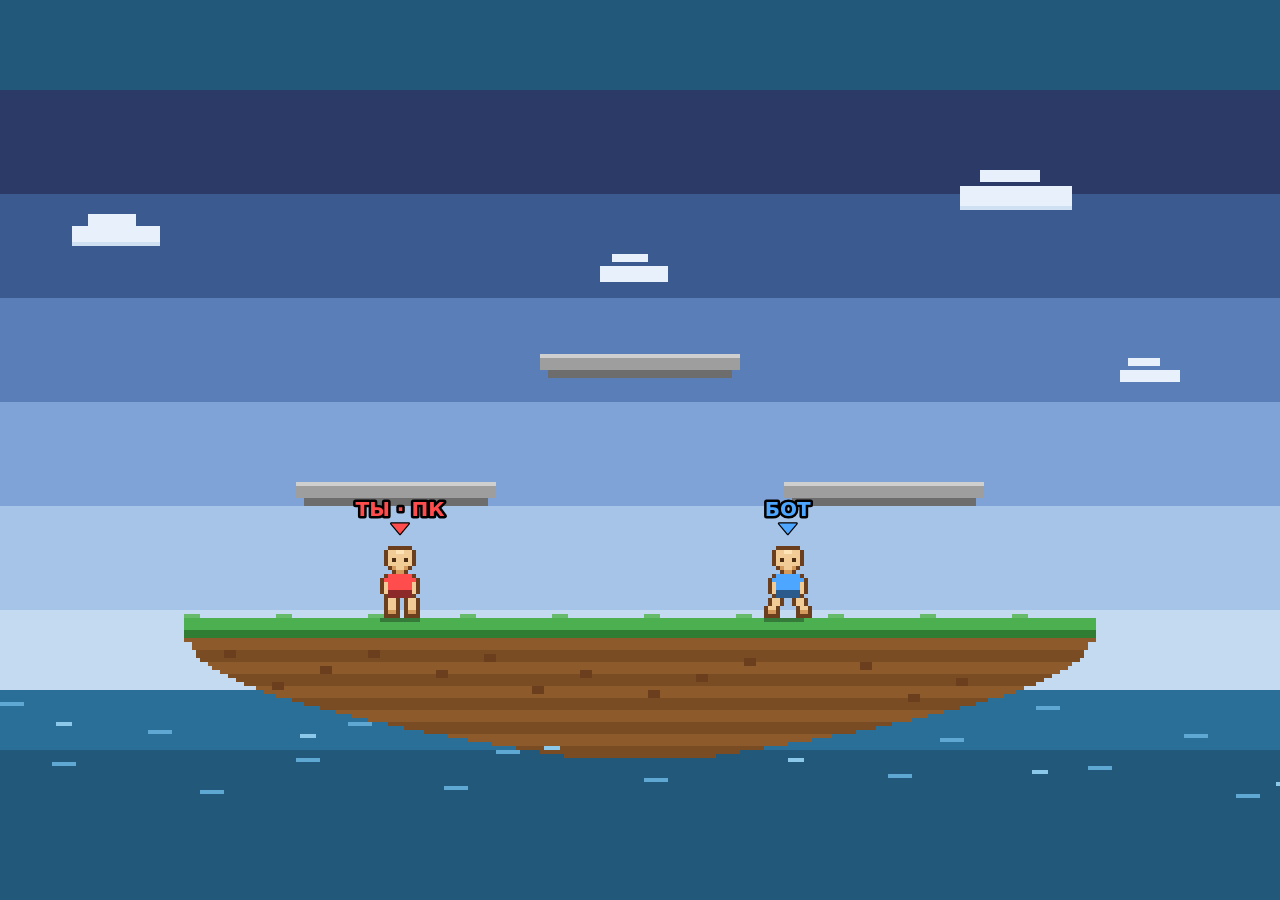
==== index.html @ a9d3721d "feat: step 1 — side-view pixel island, movement, player markers, bot Co-Authored-By: Claude Opus 5.5" ====
<!doctype html>
<html lang="ru">
<head>
<meta charset="utf-8">
<meta name="viewport" content="width=device-width,initial-scale=1,maximum-scale=1,user-scalable=no,viewport-fit=cover">
<meta name="theme-color" content="#1a1c2c">
<title>Избранный</title>
<link rel="stylesheet" href="style.css">
</head>
<body>
<canvas id="game"></canvas>
<div id="joy-zone"><div id="joy-base"><div id="joy-knob"></div></div></div>
<div id="buttons">
  <button id="btn-dash" class="btn small">⇢</button>
  <button id="btn-attack" class="btn">✊</button>
  <button id="btn-jump" class="btn big">⤒</button>
</div>
<div id="rotate">Поверни телефон горизонтально ↻</div>
<script type="module" src="src/main.js"></script>
</body>
</html>
---- style.css ----
html,body{margin:0;height:100%;background:#1a1c2c;overflow:hidden;touch-action:none;user-select:none;-webkit-user-select:none;-webkit-touch-callout:none}
#game{position:fixed;inset:0;width:100vw;height:100dvh;display:block;image-rendering:pixelated}
#joy-zone{position:fixed;left:0;top:0;width:50vw;height:100dvh}
#joy-base{position:absolute;width:110px;height:110px;margin:-55px 0 0 -55px;border-radius:50%;background:rgba(255,255,255,.12);border:2px solid rgba(255,255,255,.3);display:none}
#joy-knob{position:absolute;left:50%;top:50%;width:48px;height:48px;margin:-24px 0 0 -24px;border-radius:50%;background:rgba(255,255,255,.45)}
#buttons{position:fixed;right:calc(18px + env(safe-area-inset-right));bottom:18px;display:grid;grid-template-columns:auto auto;grid-template-rows:auto auto;gap:12px;align-items:end}
.btn{width:68px;height:68px;border-radius:50%;border:3px solid #fff8;background:#0006;color:#fff;font:bold 26px system-ui;touch-action:none}
.btn.big{width:84px;height:84px;grid-column:2;grid-row:2}
.btn.small{width:56px;height:56px;font-size:22px;grid-column:2;grid-row:1;justify-self:center}
#btn-attack{grid-column:1;grid-row:2}
.btn.on{background:#fff4}
#rotate{display:none;position:fixed;inset:0;background:#1a1c2c;color:#fff;font:600 20px system-ui;align-items:center;justify-content:center;text-align:center;padding:24px}
@media (orientation:portrait) and (pointer:coarse){#rotate{display:flex}}
@media (pointer:fine){#joy-zone,#buttons{display:none}}
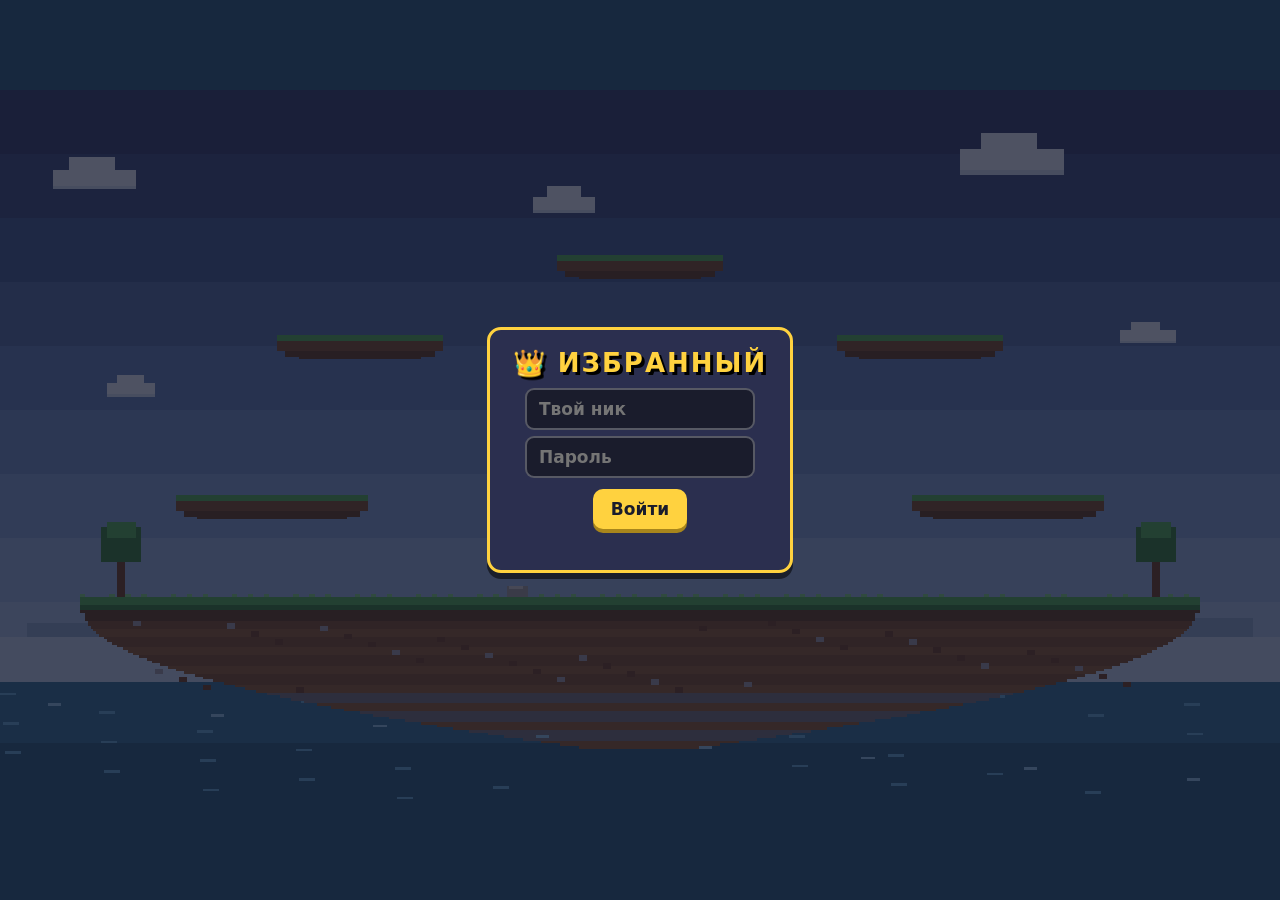
==== commit d2791a08: "feat: full MVP — combat, 4 powers, rounds/score, bots mode, online rooms, login, bigger island Co-Au" ====
--- a/index.html
+++ b/index.html
@@ -4,18 +4,71 @@
 <meta charset="utf-8">
 <meta name="viewport" content="width=device-width,initial-scale=1,maximum-scale=1,user-scalable=no,viewport-fit=cover">
 <meta name="theme-color" content="#1a1c2c">
+<meta name="apple-mobile-web-app-capable" content="yes">
 <title>Избранный</title>
 <link rel="stylesheet" href="style.css">
+<link rel="manifest" href="site.webmanifest">
+<link rel="icon" href="icons/icon-192.png">
+<link rel="apple-touch-icon" href="icons/icon-180.png">
 </head>
 <body>
 <canvas id="game"></canvas>
-<div id="joy-zone"><div id="joy-base"><div id="joy-knob"></div></div></div>
-<div id="buttons">
-  <button id="btn-dash" class="btn small">⇢</button>
-  <button id="btn-attack" class="btn">✊</button>
-  <button id="btn-jump" class="btn big">⤒</button>
+<div id="controls" class="hidden">
+  <div id="joy-zone"><div id="joy-base"><div id="joy-knob"></div></div></div>
+  <div id="buttons">
+    <button id="btn-b" class="btn small">⇢</button>
+    <button id="btn-a" class="btn">✊</button>
+    <button id="btn-jump" class="btn big">⤒</button>
+  </div>
+  <button id="btn-exit" class="exit">✕</button>
 </div>
+
+<div id="scr-login" class="screen">
+  <div class="panel">
+    <h1>👑 ИЗБРАННЫЙ</h1>
+    <input id="in-nick" maxlength="12" placeholder="Твой ник" autocomplete="off">
+    <input id="in-pass" type="password" inputmode="numeric" placeholder="Пароль" autocomplete="off">
+    <button id="go-login" class="big-btn">Войти</button>
+    <p id="login-err" class="err"></p>
+  </div>
+</div>
+
+<div id="scr-menu" class="screen hidden">
+  <div class="panel">
+    <h1>👑 ИЗБРАННЫЙ</h1>
+    <p class="hint">Привет, <b id="menu-nick"></b>!</p>
+    <div class="row"><button id="go-bots" class="big-btn">🤖 Играть с ботами</button>
+      <select id="bots-n"><option value="2">2 бота</option><option value="3" selected>3 бота</option><option value="4">4 бота</option><option value="5">5 ботов</option></select></div>
+    <button id="go-host" class="big-btn">🌐 Создать комнату</button>
+    <div class="row"><input id="in-code" maxlength="5" placeholder="КОД" autocomplete="off"><button id="go-join" class="big-btn">Войти</button></div>
+    <p id="menu-err" class="err"></p>
+  </div>
+</div>
+
+<div id="scr-lobby" class="screen hidden">
+  <div class="panel">
+    <h2>Комната <span id="lobby-code" class="code"></span></h2>
+    <p class="hint" id="lobby-hint">Скажи код друзьям (и пароль)</p>
+    <ul id="lobby-list"></ul>
+    <div class="row host-only"><button id="bot-add" class="mid-btn">+ бот</button><button id="bot-del" class="mid-btn">− бот</button></div>
+    <button id="go-start" class="big-btn host-only">▶ Начать</button>
+    <button id="lobby-leave" class="mid-btn">Выйти</button>
+  </div>
+</div>
+
+<div id="scr-results" class="screen hidden">
+  <div class="panel">
+    <h2>🏆 Итоги матча</h2>
+    <ol id="res-list"></ol>
+    <p id="res-awards" class="hint"></p>
+    <button id="go-rematch" class="big-btn host-only">🔁 Реванш</button>
+    <p class="hint client-only">Ждём, пока хост начнёт реванш…</p>
+    <button id="res-menu" class="mid-btn">В меню</button>
+  </div>
+</div>
+
 <div id="rotate">Поверни телефон горизонтально ↻</div>
+<script src="lib/peerjs.min.js"></script>
 <script type="module" src="src/main.js"></script>
 </body>
 </html>
--- a/style.css
+++ b/style.css
@@ -1,14 +1,36 @@
-html,body{margin:0;height:100%;background:#1a1c2c;overflow:hidden;touch-action:none;user-select:none;-webkit-user-select:none;-webkit-touch-callout:none}
+html,body{margin:0;height:100%;background:#1a1c2c;overflow:hidden;touch-action:none;user-select:none;-webkit-user-select:none;-webkit-touch-callout:none;font-family:system-ui,sans-serif;color:#fff}
 #game{position:fixed;inset:0;width:100vw;height:100dvh;display:block;image-rendering:pixelated}
+.hidden{display:none!important}
 #joy-zone{position:fixed;left:0;top:0;width:50vw;height:100dvh}
 #joy-base{position:absolute;width:110px;height:110px;margin:-55px 0 0 -55px;border-radius:50%;background:rgba(255,255,255,.12);border:2px solid rgba(255,255,255,.3);display:none}
 #joy-knob{position:absolute;left:50%;top:50%;width:48px;height:48px;margin:-24px 0 0 -24px;border-radius:50%;background:rgba(255,255,255,.45)}
-#buttons{position:fixed;right:calc(18px + env(safe-area-inset-right));bottom:18px;display:grid;grid-template-columns:auto auto;grid-template-rows:auto auto;gap:12px;align-items:end}
-.btn{width:68px;height:68px;border-radius:50%;border:3px solid #fff8;background:#0006;color:#fff;font:bold 26px system-ui;touch-action:none}
+#buttons{position:fixed;right:calc(18px + env(safe-area-inset-right));bottom:18px;display:grid;grid-template-columns:auto auto;gap:12px;align-items:end}
+.btn{width:68px;height:68px;border-radius:50%;border:3px solid #fff8;background:#0006;color:#fff;font:bold 26px system-ui;touch-action:none;padding:0}
 .btn.big{width:84px;height:84px;grid-column:2;grid-row:2}
-.btn.small{width:56px;height:56px;font-size:22px;grid-column:2;grid-row:1;justify-self:center}
-#btn-attack{grid-column:1;grid-row:2}
+.btn.small{width:58px;height:58px;font-size:24px;grid-column:2;grid-row:1;justify-self:center}
+#btn-a{grid-column:1;grid-row:2}
 .btn.on{background:#fff4}
-#rotate{display:none;position:fixed;inset:0;background:#1a1c2c;color:#fff;font:600 20px system-ui;align-items:center;justify-content:center;text-align:center;padding:24px}
+.btn.cd{opacity:.45}
+.exit{position:fixed;right:calc(10px + env(safe-area-inset-right));top:8px;width:34px;height:34px;border-radius:8px;border:2px solid #fff6;background:#0006;color:#fff;font-size:16px}
+@media (pointer:fine){#joy-zone,#buttons{display:none}}
+.screen{position:fixed;inset:0;display:flex;align-items:center;justify-content:center;background:rgba(20,22,40,.72);padding:12px;box-sizing:border-box;touch-action:auto}
+.panel{background:#2b2f4f;border:3px solid #ffd23f;border-radius:14px;padding:14px 20px;min-width:260px;max-width:92vw;max-height:94dvh;overflow:auto;text-align:center;box-shadow:0 6px 0 #0008}
+h1{margin:4px 0 10px;font-size:26px;color:#ffd23f;letter-spacing:2px;text-shadow:3px 3px 0 #000}
+h2{margin:4px 0 8px;font-size:20px}
+input,select{font:600 17px system-ui;padding:9px 12px;border-radius:9px;border:2px solid #fff4;background:#1a1c2c;color:#fff;margin:4px;box-sizing:border-box}
+#in-nick,#in-pass{width:230px;display:block;margin:6px auto}
+#in-code{width:110px;text-transform:uppercase;letter-spacing:3px;text-align:center}
+.big-btn{font:bold 17px system-ui;padding:10px 18px;border-radius:10px;border:none;background:#ffd23f;color:#1a1c2c;margin:5px;box-shadow:0 4px 0 #a8861c}
+.big-btn:active{transform:translateY(3px);box-shadow:0 1px 0 #a8861c}
+.mid-btn{font:600 15px system-ui;padding:8px 14px;border-radius:9px;border:2px solid #fff6;background:#0004;color:#fff;margin:5px}
+.row{display:flex;align-items:center;justify-content:center;flex-wrap:wrap}
+.err{color:#ff6b6b;min-height:1em;margin:6px 0 0;font-weight:600}
+.hint{color:#c9cbe0;margin:4px 0 8px;font-size:14px}
+.code{color:#ffd23f;letter-spacing:4px;font-size:26px}
+ul,ol{list-style:none;padding:0;margin:6px 0;text-align:left;min-width:220px}
+li{padding:5px 8px;margin:3px 0;border-radius:7px;background:#0003;font-weight:600;display:flex;justify-content:space-between;gap:12px}
+li .dot{display:inline-block;width:12px;height:12px;border-radius:3px;margin-right:6px;vertical-align:-1px}
+body:not(.is-host) .host-only{display:none}
+body.is-host .client-only{display:none}
+#rotate{display:none;position:fixed;inset:0;background:#1a1c2c;color:#fff;font:600 20px system-ui;align-items:center;justify-content:center;text-align:center;padding:24px;z-index:9}
 @media (orientation:portrait) and (pointer:coarse){#rotate{display:flex}}
-@media (pointer:fine){#joy-zone,#buttons{display:none}}
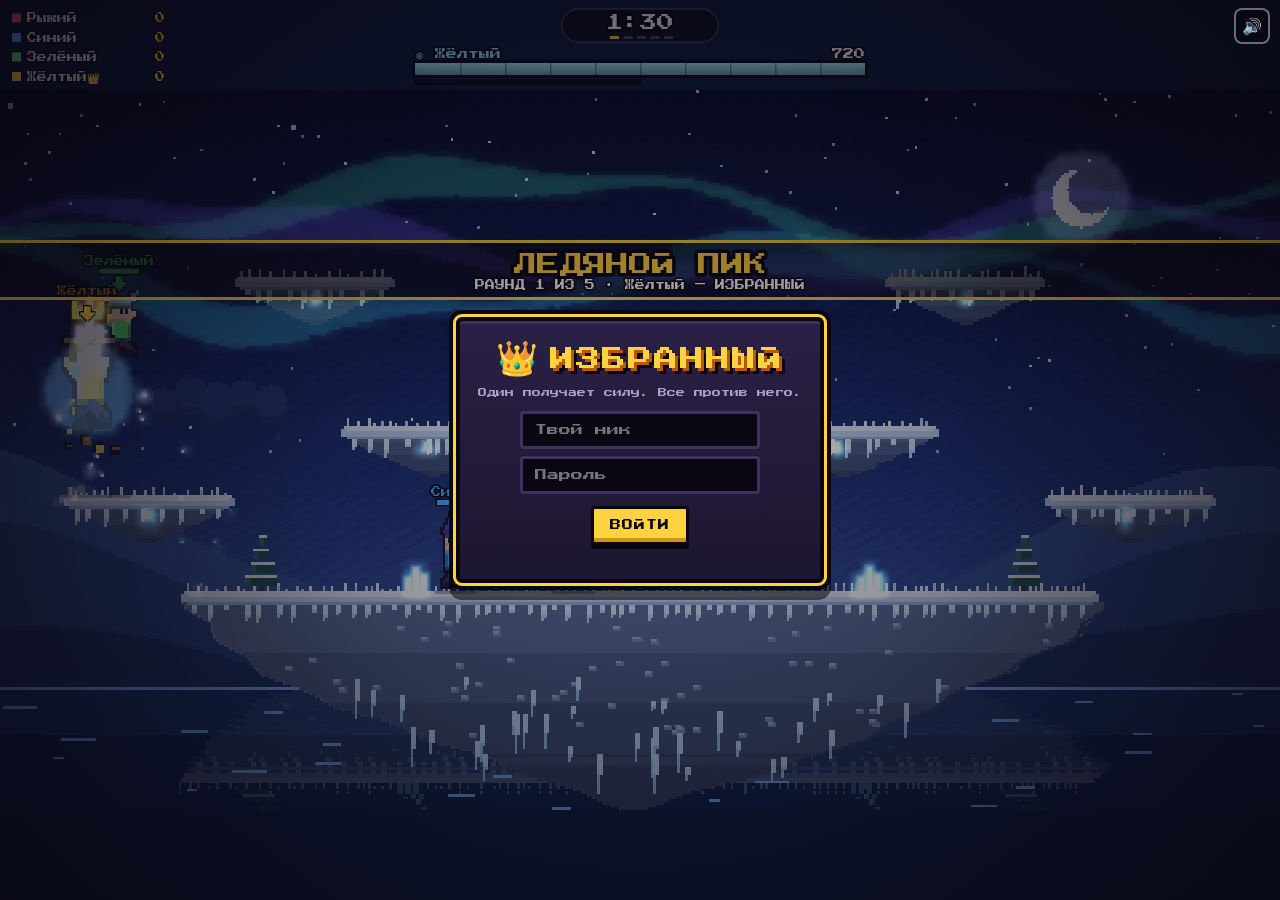
==== commit 78723235: "feat: v2 overhaul — new art, 3 maps, VFX/bloom, ultimates, pickups, hazards, audio, progression Co-A" ====
--- a/index.html
+++ b/index.html
@@ -3,9 +3,12 @@
 <head>
 <meta charset="utf-8">
 <meta name="viewport" content="width=device-width,initial-scale=1,maximum-scale=1,user-scalable=no,viewport-fit=cover">
-<meta name="theme-color" content="#1a1c2c">
+<meta name="theme-color" content="#0b0712">
 <meta name="apple-mobile-web-app-capable" content="yes">
 <title>Избранный</title>
+<link rel="preconnect" href="https://fonts.googleapis.com">
+<link rel="preconnect" href="https://fonts.gstatic.com" crossorigin>
+<link href="https://fonts.googleapis.com/css2?family=Press+Start+2P&display=swap" rel="stylesheet">
 <link rel="stylesheet" href="style.css">
 <link rel="manifest" href="site.webmanifest">
 <link rel="icon" href="icons/icon-192.png">
@@ -13,57 +16,102 @@
 </head>
 <body>
 <canvas id="game"></canvas>
+
 <div id="controls" class="hidden">
   <div id="joy-zone"><div id="joy-base"><div id="joy-knob"></div></div></div>
   <div id="buttons">
-    <button id="btn-b" class="btn small">⇢</button>
-    <button id="btn-a" class="btn">✊</button>
+    <button id="btn-c" class="btn ult hidden" style="--p:0">💥</button>
+    <button id="btn-b" class="btn small" style="--p:1">⇢</button>
+    <button id="btn-a" class="btn" style="--p:1">✊</button>
     <button id="btn-jump" class="btn big">⤒</button>
   </div>
-  <button id="btn-exit" class="exit">✕</button>
+  <button id="btn-exit" class="corner">✕</button>
 </div>
+<button id="btn-mute" class="corner mute">🔊</button>
 
 <div id="scr-login" class="screen">
   <div class="panel">
-    <h1>👑 ИЗБРАННЫЙ</h1>
+    <div class="logo"><span class="crown">👑</span><span>ИЗБРАННЫЙ</span></div>
+    <p class="tag">Один получает силу. Все против него.</p>
     <input id="in-nick" maxlength="12" placeholder="Твой ник" autocomplete="off">
     <input id="in-pass" type="password" inputmode="numeric" placeholder="Пароль" autocomplete="off">
-    <button id="go-login" class="big-btn">Войти</button>
+    <button id="go-login" class="btn-y">ВОЙТИ</button>
     <p id="login-err" class="err"></p>
   </div>
 </div>
 
 <div id="scr-menu" class="screen hidden">
-  <div class="panel">
-    <h1>👑 ИЗБРАННЫЙ</h1>
-    <p class="hint">Привет, <b id="menu-nick"></b>!</p>
-    <div class="row"><button id="go-bots" class="big-btn">🤖 Играть с ботами</button>
-      <select id="bots-n"><option value="2">2 бота</option><option value="3" selected>3 бота</option><option value="4">4 бота</option><option value="5">5 ботов</option></select></div>
-    <button id="go-host" class="big-btn">🌐 Создать комнату</button>
-    <div class="row"><input id="in-code" maxlength="5" placeholder="КОД" autocomplete="off"><button id="go-join" class="big-btn">Войти</button></div>
+  <div class="panel wide">
+    <div class="logo small"><span class="crown">👑</span><span>ИЗБРАННЫЙ</span></div>
+    <div class="profile">
+      <span id="pf-nick"></span>
+      <span class="lvl">УР. <b id="pf-lvl">1</b></span>
+      <span class="xp"><i id="pf-xp"></i></span>
+      <span class="coins">💰 <b id="pf-coins">0</b></span>
+    </div>
+    <div class="row">
+      <button id="go-bots" class="btn-y">🤖 С БОТАМИ</button>
+      <select id="bots-n"><option value="2">2 бота</option><option value="3" selected>3 бота</option><option value="4">4 бота</option><option value="5">5 ботов</option></select>
+      <select id="bots-lvl"><option value="0">Лёгкие</option><option value="1" selected>Норм</option><option value="2">Жёсткие</option></select>
+    </div>
+    <div class="row">
+      <button id="go-host" class="btn-y">🌐 СОЗДАТЬ КОМНАТУ</button>
+    </div>
+    <div class="row">
+      <input id="in-code" maxlength="5" placeholder="КОД" autocomplete="off">
+      <button id="go-join" class="btn-y">ВОЙТИ</button>
+    </div>
+    <div class="row">
+      <button id="go-wardrobe" class="btn-g">🎩 ГАРДЕРОБ</button>
+      <button id="go-help" class="btn-g">❓ КАК ИГРАТЬ</button>
+    </div>
     <p id="menu-err" class="err"></p>
+  </div>
+</div>
+
+<div id="scr-wardrobe" class="screen hidden">
+  <div class="panel wide">
+    <h2>🎩 ГАРДЕРОБ <span class="coins">💰 <b id="wd-coins">0</b></span></h2>
+    <div id="wd-grid"></div>
+    <p id="wd-msg" class="hint"></p>
+    <button id="wd-back" class="btn-g">НАЗАД</button>
+  </div>
+</div>
+
+<div id="scr-help" class="screen hidden">
+  <div class="panel wide help">
+    <h2>❓ КАК ИГРАТЬ</h2>
+    <p>👑 <b>Избранный</b> получает случайную силу: 🔥 Пламя, ⚡ Молния, ❄ Лёд или 🗿 Гигант. Остальные — <b>охотники</b>, их цель — свалить его.</p>
+    <p>⚔ Кто добил Избранного — становится им сам. Упал в море — погиб.</p>
+    <p>🕹 Джойстик — бег (вниз в воздухе — быстрое падение). <b>⤒</b> прыжок (в воздухе — двойной). <b>✊</b> атака (автонаведение, каждый 3-й выстрел — заряженный). <b>⇢</b> рывок с неуязвимостью. У Избранного <b>★</b> — особая способность, <b>💥</b> — УЛЬТА.</p>
+    <p>🎁 Бонусы на карте: ❤ аптечка, ⁂ тройной выстрел, 🛡 щит, » скорость, ● бомбы. Избранный забирая бонус заряжает ульту.</p>
+    <p>⚠ На каждой карте свои события: ураган, гейзеры лавы, сосульки. 5 раундов — 3 острова.</p>
+    <p>💰 За матч — опыт и монеты. Покупай шапки в гардеробе!</p>
+    <p class="hint">ПК: A/D бег, S вниз, Пробел прыжок, J атака, K рывок/способность, L ульта.</p>
+    <button id="help-back" class="btn-g">ПОНЯТНО</button>
   </div>
 </div>
 
 <div id="scr-lobby" class="screen hidden">
   <div class="panel">
-    <h2>Комната <span id="lobby-code" class="code"></span></h2>
+    <h2>КОМНАТА <span id="lobby-code" class="code"></span></h2>
     <p class="hint" id="lobby-hint">Скажи код друзьям (и пароль)</p>
     <ul id="lobby-list"></ul>
-    <div class="row host-only"><button id="bot-add" class="mid-btn">+ бот</button><button id="bot-del" class="mid-btn">− бот</button></div>
-    <button id="go-start" class="big-btn host-only">▶ Начать</button>
-    <button id="lobby-leave" class="mid-btn">Выйти</button>
+    <div class="row host-only"><button id="bot-add" class="btn-g">+ БОТ</button><button id="bot-del" class="btn-g">− БОТ</button></div>
+    <button id="go-start" class="btn-y host-only">▶ НАЧАТЬ</button>
+    <button id="lobby-leave" class="btn-g">ВЫЙТИ</button>
   </div>
 </div>
 
 <div id="scr-results" class="screen hidden">
   <div class="panel">
-    <h2>🏆 Итоги матча</h2>
+    <h2>🏆 ИТОГИ</h2>
     <ol id="res-list"></ol>
     <p id="res-awards" class="hint"></p>
-    <button id="go-rematch" class="big-btn host-only">🔁 Реванш</button>
+    <p id="res-reward" class="reward"></p>
+    <button id="go-rematch" class="btn-y host-only">🔁 РЕВАНШ</button>
     <p class="hint client-only">Ждём, пока хост начнёт реванш…</p>
-    <button id="res-menu" class="mid-btn">В меню</button>
+    <button id="res-menu" class="btn-g">В МЕНЮ</button>
   </div>
 </div>
 
--- a/style.css
+++ b/style.css
@@ -1,36 +1,73 @@
-html,body{margin:0;height:100%;background:#1a1c2c;overflow:hidden;touch-action:none;user-select:none;-webkit-user-select:none;-webkit-touch-callout:none;font-family:system-ui,sans-serif;color:#fff}
-#game{position:fixed;inset:0;width:100vw;height:100dvh;display:block;image-rendering:pixelated}
+:root{--y:#ffd23f;--y2:#c99a10;--ink:#0b0712;--panel:#1d1630;--panel2:#2a2045;--line:#ffd23f;--txt:#f2ecff;--mute:#a99fc4}
+html,body{margin:0;height:100%;background:var(--ink);overflow:hidden;touch-action:none;user-select:none;-webkit-user-select:none;-webkit-touch-callout:none;font-family:"Press Start 2P",system-ui,sans-serif;color:var(--txt)}
+#game{position:fixed;inset:0;width:100vw;height:100dvh;display:block}
 .hidden{display:none!important}
+button{font-family:inherit;cursor:pointer;-webkit-tap-highlight-color:transparent}
+
+/* управление */
 #joy-zone{position:fixed;left:0;top:0;width:50vw;height:100dvh}
-#joy-base{position:absolute;width:110px;height:110px;margin:-55px 0 0 -55px;border-radius:50%;background:rgba(255,255,255,.12);border:2px solid rgba(255,255,255,.3);display:none}
-#joy-knob{position:absolute;left:50%;top:50%;width:48px;height:48px;margin:-24px 0 0 -24px;border-radius:50%;background:rgba(255,255,255,.45)}
-#buttons{position:fixed;right:calc(18px + env(safe-area-inset-right));bottom:18px;display:grid;grid-template-columns:auto auto;gap:12px;align-items:end}
-.btn{width:68px;height:68px;border-radius:50%;border:3px solid #fff8;background:#0006;color:#fff;font:bold 26px system-ui;touch-action:none;padding:0}
-.btn.big{width:84px;height:84px;grid-column:2;grid-row:2}
-.btn.small{width:58px;height:58px;font-size:24px;grid-column:2;grid-row:1;justify-self:center}
-#btn-a{grid-column:1;grid-row:2}
-.btn.on{background:#fff4}
-.btn.cd{opacity:.45}
-.exit{position:fixed;right:calc(10px + env(safe-area-inset-right));top:8px;width:34px;height:34px;border-radius:8px;border:2px solid #fff6;background:#0006;color:#fff;font-size:16px}
+#joy-base{position:absolute;width:116px;height:116px;margin:-58px 0 0 -58px;border-radius:50%;background:radial-gradient(circle,rgba(255,255,255,.06),rgba(255,255,255,.14));border:3px solid rgba(255,255,255,.35);display:none;box-shadow:0 0 18px rgba(0,0,0,.4)}
+#joy-knob{position:absolute;left:50%;top:50%;width:50px;height:50px;margin:-25px 0 0 -25px;border-radius:50%;background:rgba(255,255,255,.55);box-shadow:0 3px 0 rgba(0,0,0,.35)}
+#buttons{position:fixed;right:calc(14px + env(safe-area-inset-right));bottom:14px;display:grid;grid-template-columns:auto auto;gap:10px;align-items:end;justify-items:center}
+.btn{--p:1;position:relative;width:66px;height:66px;border-radius:50%;border:3px solid rgba(255,255,255,.55);background:rgba(11,7,18,.45);color:#fff;font:24px system-ui;touch-action:none;padding:0;box-shadow:0 4px 0 rgba(0,0,0,.4)}
+.btn::after{content:"";position:absolute;inset:-6px;border-radius:50%;background:conic-gradient(var(--y) calc(var(--p)*360deg),transparent 0);-webkit-mask:radial-gradient(circle,transparent 58%,#000 60%);mask:radial-gradient(circle,transparent 58%,#000 60%);opacity:.9;pointer-events:none}
+.btn.big{width:84px;height:84px;grid-column:2;grid-row:3;font-size:30px}
+.btn.big::after{display:none}
+.btn.small{width:56px;height:56px;font-size:22px;grid-column:2;grid-row:2}
+#btn-a{grid-column:1;grid-row:3;width:72px;height:72px}
+.btn.ult{grid-column:1;grid-row:2;width:58px;height:58px;font-size:24px}
+.btn.ult.ready{border-color:var(--y);background:rgba(255,210,63,.3);animation:pulse .6s infinite alternate}
+@keyframes pulse{to{transform:scale(1.12);box-shadow:0 0 24px var(--y)}}
+.btn.on{background:rgba(255,255,255,.3);transform:scale(.94)}
+.btn.cd{opacity:.55}
+.corner{position:fixed;top:8px;width:36px;height:36px;border-radius:8px;border:2px solid rgba(255,255,255,.4);background:rgba(11,7,18,.55);color:#fff;font:16px system-ui;z-index:5;padding:0}
+#btn-exit{right:calc(10px + env(safe-area-inset-right))}
+.mute{right:calc(52px + env(safe-area-inset-right))}
+body:not(.ingame) .mute{right:calc(10px + env(safe-area-inset-right))}
 @media (pointer:fine){#joy-zone,#buttons{display:none}}
-.screen{position:fixed;inset:0;display:flex;align-items:center;justify-content:center;background:rgba(20,22,40,.72);padding:12px;box-sizing:border-box;touch-action:auto}
-.panel{background:#2b2f4f;border:3px solid #ffd23f;border-radius:14px;padding:14px 20px;min-width:260px;max-width:92vw;max-height:94dvh;overflow:auto;text-align:center;box-shadow:0 6px 0 #0008}
-h1{margin:4px 0 10px;font-size:26px;color:#ffd23f;letter-spacing:2px;text-shadow:3px 3px 0 #000}
-h2{margin:4px 0 8px;font-size:20px}
-input,select{font:600 17px system-ui;padding:9px 12px;border-radius:9px;border:2px solid #fff4;background:#1a1c2c;color:#fff;margin:4px;box-sizing:border-box}
-#in-nick,#in-pass{width:230px;display:block;margin:6px auto}
-#in-code{width:110px;text-transform:uppercase;letter-spacing:3px;text-align:center}
-.big-btn{font:bold 17px system-ui;padding:10px 18px;border-radius:10px;border:none;background:#ffd23f;color:#1a1c2c;margin:5px;box-shadow:0 4px 0 #a8861c}
-.big-btn:active{transform:translateY(3px);box-shadow:0 1px 0 #a8861c}
-.mid-btn{font:600 15px system-ui;padding:8px 14px;border-radius:9px;border:2px solid #fff6;background:#0004;color:#fff;margin:5px}
+
+/* экраны */
+.screen{position:fixed;inset:0;display:flex;align-items:center;justify-content:center;background:radial-gradient(ellipse at center,rgba(11,7,18,.25),rgba(11,7,18,.75));padding:10px;box-sizing:border-box;touch-action:auto;z-index:4}
+.panel{background:linear-gradient(180deg,var(--panel2),var(--panel));border:4px solid var(--ink);outline:3px solid var(--line);box-shadow:0 0 0 7px var(--ink),0 10px 0 7px rgba(0,0,0,.5),inset 0 3px 0 rgba(255,255,255,.08);padding:14px 18px;min-width:270px;max-width:94vw;max-height:88dvh;overflow:auto;text-align:center;border-radius:6px;animation:pop .25s ease-out}
+.panel.wide{min-width:min(560px,92vw)}
+@keyframes pop{from{transform:scale(.9);opacity:0}}
+.logo{display:flex;align-items:center;justify-content:center;gap:10px;font-size:24px;color:var(--y);text-shadow:3px 3px 0 #b8580d,6px 6px 0 var(--ink);letter-spacing:2px;margin:4px 0 8px}
+.logo.small{font-size:17px;margin:0 0 6px}
+.logo .crown{font-size:1.4em;text-shadow:none;animation:float 1.6s ease-in-out infinite alternate;font-family:system-ui}
+@keyframes float{to{transform:translateY(-5px) rotate(6deg)}}
+.tag{color:var(--mute);font-size:9px;margin:0 0 10px;line-height:1.6}
+h2{margin:2px 0 10px;font-size:14px;color:var(--y);text-shadow:2px 2px 0 var(--ink)}
+input,select{font:12px "Press Start 2P",system-ui;padding:10px 12px;border-radius:4px;border:3px solid #3d3160;background:var(--ink);color:#fff;margin:4px;box-sizing:border-box;outline:none}
+input:focus{border-color:var(--y)}
+#in-nick,#in-pass{width:240px;display:block;margin:7px auto}
+#in-code{width:120px;text-transform:uppercase;letter-spacing:3px;text-align:center}
+.btn-y,.btn-g{font-size:11px;padding:11px 16px;border-radius:4px;margin:5px;border:3px solid var(--ink);letter-spacing:1px}
+.btn-y{background:var(--y);color:var(--ink);box-shadow:inset 0 -4px 0 var(--y2),0 4px 0 var(--ink)}
+.btn-g{background:#3d3160;color:#fff;box-shadow:inset 0 -4px 0 #2a2045,0 4px 0 var(--ink)}
+.btn-y:active,.btn-g:active{transform:translateY(3px);box-shadow:inset 0 -2px 0 var(--y2),0 1px 0 var(--ink)}
 .row{display:flex;align-items:center;justify-content:center;flex-wrap:wrap}
-.err{color:#ff6b6b;min-height:1em;margin:6px 0 0;font-weight:600}
-.hint{color:#c9cbe0;margin:4px 0 8px;font-size:14px}
-.code{color:#ffd23f;letter-spacing:4px;font-size:26px}
-ul,ol{list-style:none;padding:0;margin:6px 0;text-align:left;min-width:220px}
-li{padding:5px 8px;margin:3px 0;border-radius:7px;background:#0003;font-weight:600;display:flex;justify-content:space-between;gap:12px}
-li .dot{display:inline-block;width:12px;height:12px;border-radius:3px;margin-right:6px;vertical-align:-1px}
+.err{color:#ff5d73;min-height:1em;margin:6px 0 0;font-size:9px;line-height:1.5}
+.hint{color:var(--mute);margin:6px 0;font-size:8px;line-height:1.7}
+.code{color:var(--y);letter-spacing:4px;font-size:18px}
+.profile{display:flex;align-items:center;justify-content:center;gap:10px;flex-wrap:wrap;font-size:9px;background:var(--ink);padding:8px 10px;border-radius:4px;margin:4px 0 8px}
+.profile .lvl b,.coins b{color:var(--y)}
+.xp{display:inline-block;width:90px;height:8px;background:#3d3160;border-radius:2px;overflow:hidden}
+.xp i{display:block;height:100%;background:linear-gradient(90deg,#4fe36b,#c6ff6b);width:0}
+.coins{font-size:10px;margin-left:8px}
+ul,ol{list-style:none;padding:0;margin:6px 0;text-align:left;min-width:240px}
+li{padding:7px 9px;margin:4px 0;border-radius:4px;background:rgba(0,0,0,.3);font-size:10px;display:flex;justify-content:space-between;gap:12px;align-items:center}
+li .dot{display:inline-block;width:10px;height:10px;margin-right:8px;vertical-align:-1px;border:2px solid var(--ink)}
+.reward{color:#7dff8a;font-size:10px;line-height:1.7;min-height:1em}
+#wd-grid{display:grid;grid-template-columns:repeat(auto-fill,minmax(96px,1fr));gap:8px;margin:6px 0}
+.hat{background:var(--ink);border:3px solid #3d3160;border-radius:4px;padding:6px 4px;font-size:7px;line-height:1.5;color:#fff}
+.hat canvas{display:block;margin:0 auto 4px;image-rendering:pixelated;width:48px;height:60px}
+.hat.sel{border-color:var(--y);box-shadow:0 0 12px rgba(255,210,63,.5)}
+.hat.locked{opacity:.5}
+.hat .price{color:var(--y)}
+.help p{text-align:left;font-size:9px;line-height:1.9;margin:6px 0}
+.help b{color:var(--y)}
 body:not(.is-host) .host-only{display:none}
 body.is-host .client-only{display:none}
-#rotate{display:none;position:fixed;inset:0;background:#1a1c2c;color:#fff;font:600 20px system-ui;align-items:center;justify-content:center;text-align:center;padding:24px;z-index:9}
+#rotate{display:none;position:fixed;inset:0;background:var(--ink);color:#fff;font-size:12px;line-height:2;align-items:center;justify-content:center;text-align:center;padding:24px;z-index:9}
 @media (orientation:portrait) and (pointer:coarse){#rotate{display:flex}}
+@media (max-height:420px){.panel{padding:10px 14px}.logo{font-size:18px}.btn-y,.btn-g{padding:9px 12px;font-size:10px}}
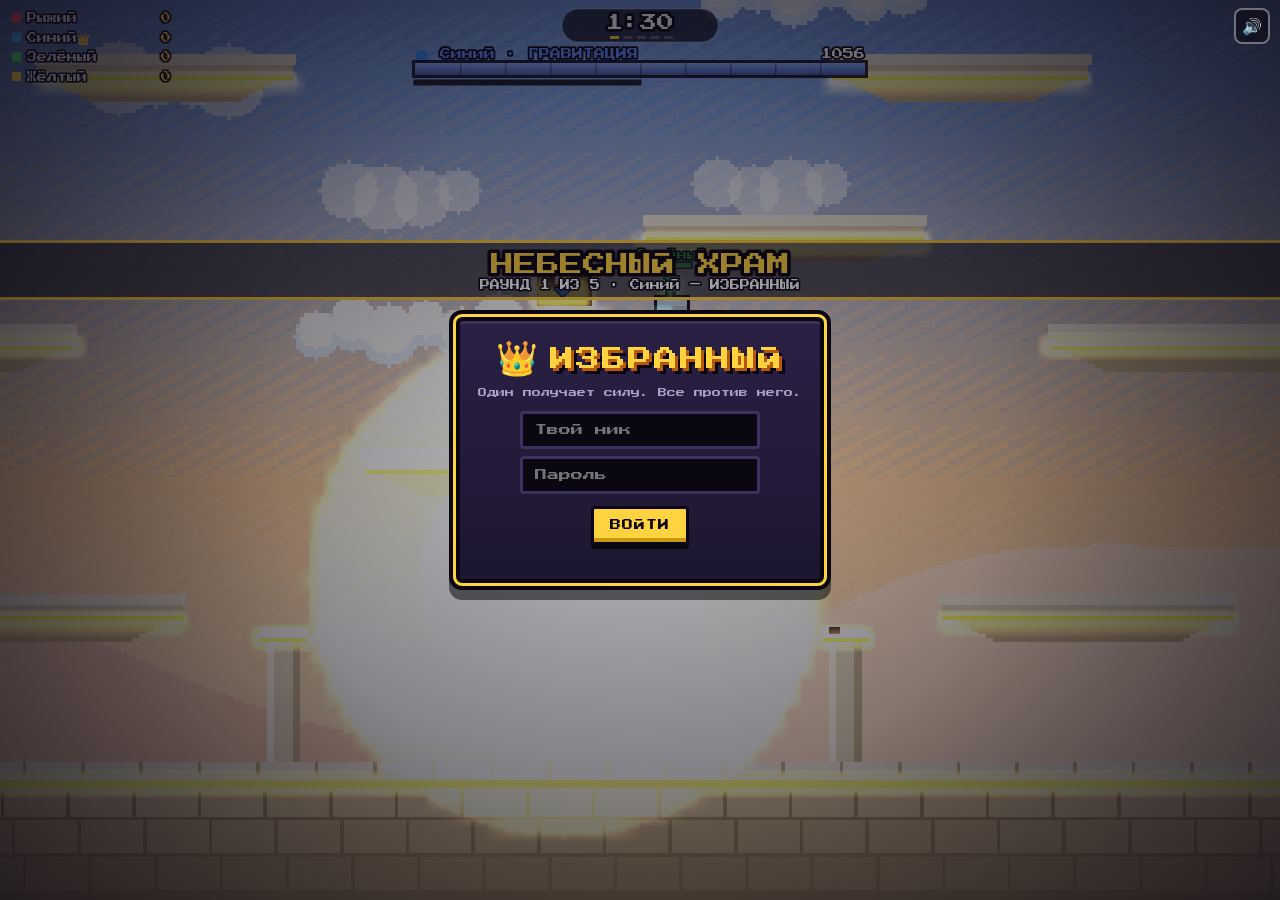
==== commit 17c3a8d7: "feat: v3 — 6 maps, 8 heroes, weapon pickups, 8 chosen powers, drag-aim + auto-aim, dynamic camera, f" ====
--- a/index.html
+++ b/index.html
@@ -62,7 +62,11 @@
       <button id="go-join" class="btn-y">ВОЙТИ</button>
     </div>
     <div class="row">
+      <button id="go-heroes" class="btn-g">🦸 ГЕРОЙ: <b id="pf-hero">БОЕЦ</b></button>
       <button id="go-wardrobe" class="btn-g">🎩 ГАРДЕРОБ</button>
+    </div>
+    <div class="row">
+      <select id="cam-mode"><option value="auto">📷 Камера: следит</option><option value="full">📷 Камера: вся карта</option></select>
       <button id="go-help" class="btn-g">❓ КАК ИГРАТЬ</button>
     </div>
     <p id="menu-err" class="err"></p>
@@ -78,16 +82,24 @@
   </div>
 </div>
 
+<div id="scr-heroes" class="screen hidden">
+  <div class="panel wide">
+    <h2>🦸 ВЫБОР ГЕРОЯ</h2>
+    <div id="hero-grid"></div>
+    <button id="heroes-back" class="btn-y">ГОТОВО</button>
+  </div>
+</div>
+
 <div id="scr-help" class="screen hidden">
   <div class="panel wide help">
     <h2>❓ КАК ИГРАТЬ</h2>
-    <p>👑 <b>Избранный</b> получает случайную силу: 🔥 Пламя, ⚡ Молния, ❄ Лёд или 🗿 Гигант. Остальные — <b>охотники</b>, их цель — свалить его.</p>
-    <p>⚔ Кто добил Избранного — становится им сам. Упал в море — погиб.</p>
-    <p>🕹 Джойстик — бег (вниз в воздухе — быстрое падение). <b>⤒</b> прыжок (в воздухе — двойной). <b>✊</b> атака (автонаведение, каждый 3-й выстрел — заряженный). <b>⇢</b> рывок с неуязвимостью. У Избранного <b>★</b> — особая способность, <b>💥</b> — УЛЬТА.</p>
-    <p>🎁 Бонусы на карте: ❤ аптечка, ⁂ тройной выстрел, 🛡 щит, » скорость, ● бомбы. Избранный забирая бонус заряжает ульту.</p>
-    <p>⚠ На каждой карте свои события: ураган, гейзеры лавы, сосульки. 5 раундов — 3 острова.</p>
-    <p>💰 За матч — опыт и монеты. Покупай шапки в гардеробе!</p>
-    <p class="hint">ПК: A/D бег, S вниз, Пробел прыжок, J атака, K рывок/способность, L ульта.</p>
+    <p>👑 <b>Избранный</b> получает случайную сверхсилу (8 видов: 🔥 Пламя, ⚡ Молния, ❄ Лёд, 🗿 Гигант, ☠ Яд, 🌑 Тень, 🌀 Гравитация, 🌪 Ветер). Остальные — <b>охотники</b>. Избранным становятся по очереди, а добивший Избранного забирает силу себе.</p>
+    <p>🔫 У охотников <b>нет суперсил</b>: ищи оружие на карте — пистолет, автомат, дробовик, снайперка, гранатомёт, базука, лазер. Без оружия можно только толкаться кулаком (почти без урона — зато можно спихнуть с острова).</p>
+    <p>🎯 <b>Прицел:</b> просто нажми ✊ — автонаводка. Зажми — автоогонь. <b>Потяни кнопку пальцем</b> — появится линия или кружок, куда полетит выстрел; отпусти — выстрел. Так же работает ★ у способностей с кружком.</p>
+    <p>🦸 У каждого героя свой навык на ★: рывок, щит, лечение, турель, невидимость, ракетный прыжок, ЭМИ.</p>
+    <p>🕹 Джойстик — бег (вниз в воздухе — быстрое падение). ⤒ прыжок, в воздухе ещё раз. Грибы на «Грибном лесу» — батуты.</p>
+    <p>⚠ 6 карт со своими событиями: ураган, гейзеры, сосульки, ядовитые споры, гроза, лазерная зачистка.</p>
+    <p class="hint">ПК: A/D бег, S вниз, Пробел прыжок, ЛКМ — стрелять в курсор, ПКМ — навык в курсор, J/K — авто, L ульта.</p>
     <button id="help-back" class="btn-g">ПОНЯТНО</button>
   </div>
 </div>
--- a/style.css
+++ b/style.css
@@ -71,3 +71,12 @@
 #rotate{display:none;position:fixed;inset:0;background:var(--ink);color:#fff;font-size:12px;line-height:2;align-items:center;justify-content:center;text-align:center;padding:24px;z-index:9}
 @media (orientation:portrait) and (pointer:coarse){#rotate{display:flex}}
 @media (max-height:420px){.panel{padding:10px 14px}.logo{font-size:18px}.btn-y,.btn-g{padding:9px 12px;font-size:10px}}
+#hero-grid{display:grid;grid-template-columns:repeat(auto-fill,minmax(118px,1fr));gap:8px;margin:6px 0 10px}
+.hero{background:var(--ink);border:3px solid #3d3160;border-radius:4px;padding:6px 5px;font-size:7px;line-height:1.6;color:#fff;text-align:center}
+.hero canvas{display:block;margin:0 auto 4px;image-rendering:pixelated;width:60px;height:72px}
+.hero .nm{font-size:9px;color:var(--y);margin-bottom:3px}
+.hero .ds{color:var(--mute);min-height:3.2em}
+.hero .stt{color:#7dff8a}
+.hero.sel{border-color:var(--y);box-shadow:0 0 14px rgba(255,210,63,.55)}
+.btn .ammo{position:absolute;bottom:-4px;right:-4px;background:var(--ink);color:var(--y);font:9px "Press Start 2P",monospace;padding:3px 4px;border-radius:4px;border:2px solid var(--y)}
+#cam-mode{font-size:10px}
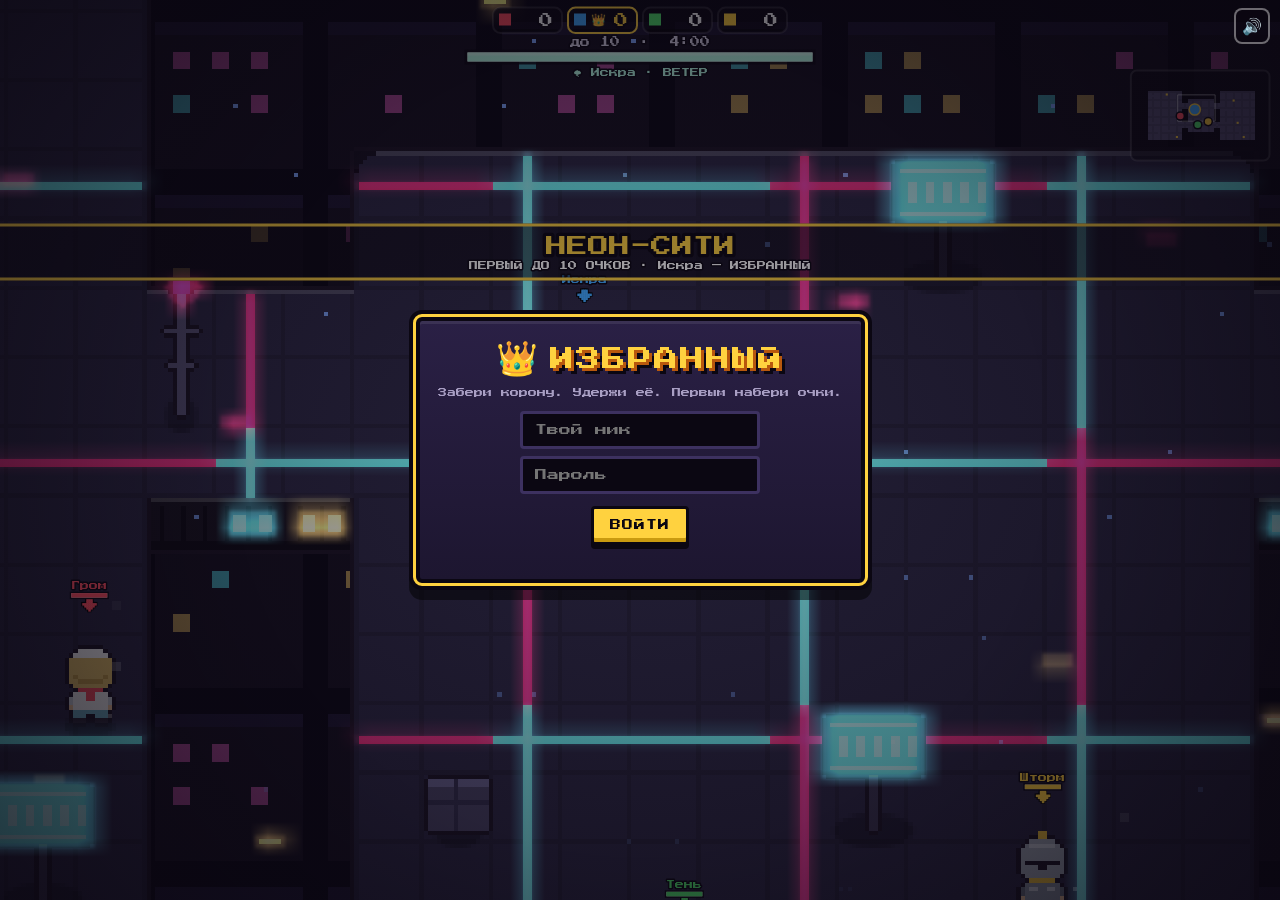
==== commit 3e7814a7: "feat: v4 — top-down rebuild: crown mode, tile islands, chibi sprites, dodge roll, aim stick, minimap" ====
--- a/index.html
+++ b/index.html
@@ -20,10 +20,10 @@
 <div id="controls" class="hidden">
   <div id="joy-zone"><div id="joy-base"><div id="joy-knob"></div></div></div>
   <div id="buttons">
-    <button id="btn-c" class="btn ult hidden" style="--p:0">💥</button>
-    <button id="btn-b" class="btn small" style="--p:1">⇢</button>
-    <button id="btn-a" class="btn" style="--p:1">✊</button>
-    <button id="btn-jump" class="btn big">⤒</button>
+    <button id="btn-c" class="btn ult hidden" style="--p:0"><span class="ico">💥</span></button>
+    <button id="btn-b" class="btn skill" style="--p:1"><span class="ico">★</span><span class="nub"></span></button>
+    <button id="btn-d" class="btn dodge" style="--p:1"><span class="ico">💨</span></button>
+    <button id="btn-a" class="btn attack" style="--p:1"><span class="ico">✊</span><span class="ammo"></span><span class="nub"></span></button>
   </div>
   <button id="btn-exit" class="corner">✕</button>
 </div>
@@ -32,7 +32,7 @@
 <div id="scr-login" class="screen">
   <div class="panel">
     <div class="logo"><span class="crown">👑</span><span>ИЗБРАННЫЙ</span></div>
-    <p class="tag">Один получает силу. Все против него.</p>
+    <p class="tag">Забери корону. Удержи её. Первым набери очки.</p>
     <input id="in-nick" maxlength="12" placeholder="Твой ник" autocomplete="off">
     <input id="in-pass" type="password" inputmode="numeric" placeholder="Пароль" autocomplete="off">
     <button id="go-login" class="btn-y">ВОЙТИ</button>
@@ -41,65 +41,73 @@
 </div>
 
 <div id="scr-menu" class="screen hidden">
+  <div class="panel wide menu">
+    <div class="mcol">
+      <div class="logo small"><span class="crown">👑</span><span>ИЗБРАННЫЙ</span></div>
+      <div class="profile">
+        <span id="pf-nick"></span>
+        <span class="lg"><span id="pf-league"></span> <b id="pf-tro">0</b>🏆</span>
+        <span class="lvl">УР.<b id="pf-lvl">1</b></span>
+        <span class="xp"><i id="pf-xp"></i></span>
+        <span class="coins">💰<b id="pf-coins">0</b></span>
+      </div>
+      <div class="row">
+        <button id="go-bots" class="btn-y">🤖 ИГРАТЬ С БОТАМИ</button>
+      </div>
+      <div class="row">
+        <select id="bots-n"><option value="2">2 бота</option><option value="3" selected>3 бота</option><option value="4">4 бота</option><option value="5">5 ботов</option></select>
+        <select id="bots-lvl"><option value="0">Лёгкие</option><option value="1" selected>Норм</option><option value="2">Жёсткие</option></select>
+        <select id="map-sel"><option value="-1">🗺 Случайная</option></select>
+      </div>
+      <div class="row">
+        <button id="go-host" class="btn-y">🌐 СОЗДАТЬ КОМНАТУ</button>
+      </div>
+      <div class="row">
+        <input id="in-code" maxlength="5" placeholder="КОД" autocomplete="off">
+        <button id="go-join" class="btn-y">ВОЙТИ</button>
+      </div>
+      <p id="menu-err" class="err"></p>
+    </div>
+    <div class="mcol">
+      <h3>ЗАДАНИЯ</h3>
+      <ul id="quests"></ul>
+      <div class="row">
+        <button id="go-heroes" class="btn-g">🦸 <b id="pf-hero">БОЕЦ</b></button>
+        <button id="go-wardrobe" class="btn-g">🎩 ШАПКИ</button>
+        <button id="go-help" class="btn-g">❓</button>
+      </div>
+    </div>
+  </div>
+</div>
+
+<div id="scr-heroes" class="screen hidden">
   <div class="panel wide">
-    <div class="logo small"><span class="crown">👑</span><span>ИЗБРАННЫЙ</span></div>
-    <div class="profile">
-      <span id="pf-nick"></span>
-      <span class="lvl">УР. <b id="pf-lvl">1</b></span>
-      <span class="xp"><i id="pf-xp"></i></span>
-      <span class="coins">💰 <b id="pf-coins">0</b></span>
-    </div>
-    <div class="row">
-      <button id="go-bots" class="btn-y">🤖 С БОТАМИ</button>
-      <select id="bots-n"><option value="2">2 бота</option><option value="3" selected>3 бота</option><option value="4">4 бота</option><option value="5">5 ботов</option></select>
-      <select id="bots-lvl"><option value="0">Лёгкие</option><option value="1" selected>Норм</option><option value="2">Жёсткие</option></select>
-    </div>
-    <div class="row">
-      <button id="go-host" class="btn-y">🌐 СОЗДАТЬ КОМНАТУ</button>
-    </div>
-    <div class="row">
-      <input id="in-code" maxlength="5" placeholder="КОД" autocomplete="off">
-      <button id="go-join" class="btn-y">ВОЙТИ</button>
-    </div>
-    <div class="row">
-      <button id="go-heroes" class="btn-g">🦸 ГЕРОЙ: <b id="pf-hero">БОЕЦ</b></button>
-      <button id="go-wardrobe" class="btn-g">🎩 ГАРДЕРОБ</button>
-    </div>
-    <div class="row">
-      <select id="cam-mode"><option value="auto">📷 Камера: следит</option><option value="full">📷 Камера: вся карта</option></select>
-      <button id="go-help" class="btn-g">❓ КАК ИГРАТЬ</button>
-    </div>
-    <p id="menu-err" class="err"></p>
+    <h2>🦸 ВЫБОР ГЕРОЯ <span class="coins"><b id="hr-tro">0</b>🏆</span></h2>
+    <div id="hero-grid"></div>
+    <button id="heroes-back" class="btn-y">ГОТОВО</button>
   </div>
 </div>
 
 <div id="scr-wardrobe" class="screen hidden">
   <div class="panel wide">
-    <h2>🎩 ГАРДЕРОБ <span class="coins">💰 <b id="wd-coins">0</b></span></h2>
+    <h2>🎩 ШАПКИ <span class="coins">💰 <b id="wd-coins">0</b></span></h2>
     <div id="wd-grid"></div>
     <p id="wd-msg" class="hint"></p>
     <button id="wd-back" class="btn-g">НАЗАД</button>
   </div>
 </div>
 
-<div id="scr-heroes" class="screen hidden">
-  <div class="panel wide">
-    <h2>🦸 ВЫБОР ГЕРОЯ</h2>
-    <div id="hero-grid"></div>
-    <button id="heroes-back" class="btn-y">ГОТОВО</button>
-  </div>
-</div>
-
 <div id="scr-help" class="screen hidden">
   <div class="panel wide help">
     <h2>❓ КАК ИГРАТЬ</h2>
-    <p>👑 <b>Избранный</b> получает случайную сверхсилу (8 видов: 🔥 Пламя, ⚡ Молния, ❄ Лёд, 🗿 Гигант, ☠ Яд, 🌑 Тень, 🌀 Гравитация, 🌪 Ветер). Остальные — <b>охотники</b>. Избранным становятся по очереди, а добивший Избранного забирает силу себе.</p>
-    <p>🔫 У охотников <b>нет суперсил</b>: ищи оружие на карте — пистолет, автомат, дробовик, снайперка, гранатомёт, базука, лазер. Без оружия можно только толкаться кулаком (почти без урона — зато можно спихнуть с острова).</p>
-    <p>🎯 <b>Прицел:</b> просто нажми ✊ — автонаводка. Зажми — автоогонь. <b>Потяни кнопку пальцем</b> — появится линия или кружок, куда полетит выстрел; отпусти — выстрел. Так же работает ★ у способностей с кружком.</p>
-    <p>🦸 У каждого героя свой навык на ★: рывок, щит, лечение, турель, невидимость, ракетный прыжок, ЭМИ.</p>
-    <p>🕹 Джойстик — бег (вниз в воздухе — быстрое падение). ⤒ прыжок, в воздухе ещё раз. Грибы на «Грибном лесу» — батуты.</p>
-    <p>⚠ 6 карт со своими событиями: ураган, гейзеры, сосульки, ядовитые споры, гроза, лазерная зачистка.</p>
-    <p class="hint">ПК: A/D бег, S вниз, Пробел прыжок, ЛКМ — стрелять в курсор, ПКМ — навык в курсор, J/K — авто, L ульта.</p>
+    <p>👑 <b>Цель:</b> первым набрать очки короны. Очки получает только <b>Избранный</b>: +1 за каждого выбитого охотника и +1 за каждые 15 секунд с короной.</p>
+    <p>⚔ <b>Добил Избранного — сам стал Избранным</b> (и +1 очко). Сила каждый раз случайная: 🔥 Пламя, ⚡ Молния, ❄ Лёд, 🗿 Гигант, ☠ Яд, 🌑 Тень, 🌀 Гравитация, 🌪 Ветер.</p>
+    <p>🔫 Охотники без суперсил: ищи оружие на острове (белая стрелка показывает ближайшее). Без оружия — только толчок кулаком.</p>
+    <p>🎯 <b>Большая кнопка атаки:</b> нажал — выстрел с автонаводкой, держишь — автоогонь, <b>тянешь пальцем</b> — целишься сам (линия или кружок) и стреляешь туда.</p>
+    <p>💨 <b>Перекат</b> — рывок с неуязвимостью: уходи из красных зон и от снарядов. ★ — навык героя, у Избранного ★ и 💥 — способность и ульта.</p>
+    <p>🌊 Не падай в воду, лаву и с крыш — это мгновенная гибель. Врагов можно туда сталкивать!</p>
+    <p>🏆 За матчи дают кубки (лиги), монеты и опыт. Кубки открывают новых героев.</p>
+    <p class="hint">ПК: WASD — бег, мышь — целиться и стрелять (ЛКМ), ПКМ или K — навык, Пробел — перекат, L — ульта, J — автоогонь.</p>
     <button id="help-back" class="btn-g">ПОНЯТНО</button>
   </div>
 </div>
@@ -117,12 +125,12 @@
 
 <div id="scr-results" class="screen hidden">
   <div class="panel">
-    <h2>🏆 ИТОГИ</h2>
+    <h2 id="res-title">🏆 ИТОГИ</h2>
     <ol id="res-list"></ol>
-    <p id="res-awards" class="hint"></p>
     <p id="res-reward" class="reward"></p>
-    <button id="go-rematch" class="btn-y host-only">🔁 РЕВАНШ</button>
-    <p class="hint client-only">Ждём, пока хост начнёт реванш…</p>
+    <p id="res-extra" class="hint"></p>
+    <button id="go-rematch" class="btn-y host-only">🔁 ЕЩЁ РАЗ</button>
+    <p class="hint client-only">Ждём, пока хост начнёт новый матч…</p>
     <button id="res-menu" class="btn-g">В МЕНЮ</button>
   </div>
 </div>
--- a/style.css
+++ b/style.css
@@ -5,21 +5,24 @@
 button{font-family:inherit;cursor:pointer;-webkit-tap-highlight-color:transparent}
 
 /* управление */
-#joy-zone{position:fixed;left:0;top:0;width:50vw;height:100dvh}
+#joy-zone{position:fixed;left:0;top:0;width:46vw;height:100dvh}
 #joy-base{position:absolute;width:116px;height:116px;margin:-58px 0 0 -58px;border-radius:50%;background:radial-gradient(circle,rgba(255,255,255,.06),rgba(255,255,255,.14));border:3px solid rgba(255,255,255,.35);display:none;box-shadow:0 0 18px rgba(0,0,0,.4)}
 #joy-knob{position:absolute;left:50%;top:50%;width:50px;height:50px;margin:-25px 0 0 -25px;border-radius:50%;background:rgba(255,255,255,.55);box-shadow:0 3px 0 rgba(0,0,0,.35)}
-#buttons{position:fixed;right:calc(14px + env(safe-area-inset-right));bottom:14px;display:grid;grid-template-columns:auto auto;gap:10px;align-items:end;justify-items:center}
-.btn{--p:1;position:relative;width:66px;height:66px;border-radius:50%;border:3px solid rgba(255,255,255,.55);background:rgba(11,7,18,.45);color:#fff;font:24px system-ui;touch-action:none;padding:0;box-shadow:0 4px 0 rgba(0,0,0,.4)}
-.btn::after{content:"";position:absolute;inset:-6px;border-radius:50%;background:conic-gradient(var(--y) calc(var(--p)*360deg),transparent 0);-webkit-mask:radial-gradient(circle,transparent 58%,#000 60%);mask:radial-gradient(circle,transparent 58%,#000 60%);opacity:.9;pointer-events:none}
-.btn.big{width:84px;height:84px;grid-column:2;grid-row:3;font-size:30px}
-.btn.big::after{display:none}
-.btn.small{width:56px;height:56px;font-size:22px;grid-column:2;grid-row:2}
-#btn-a{grid-column:1;grid-row:3;width:72px;height:72px}
-.btn.ult{grid-column:1;grid-row:2;width:58px;height:58px;font-size:24px}
-.btn.ult.ready{border-color:var(--y);background:rgba(255,210,63,.3);animation:pulse .6s infinite alternate}
+#buttons{position:fixed;right:calc(12px + env(safe-area-inset-right));bottom:12px;width:230px;height:210px;pointer-events:none}
+.btn{--p:1;position:absolute;pointer-events:auto;border-radius:50%;border:3px solid rgba(255,255,255,.55);background:rgba(11,7,18,.45);color:#fff;font:24px system-ui;touch-action:none;padding:0;box-shadow:0 4px 0 rgba(0,0,0,.4)}
+.btn::after{content:"";position:absolute;inset:-6px;border-radius:50%;background:conic-gradient(var(--y) calc(var(--p)*360deg),transparent 0);-webkit-mask:radial-gradient(circle,transparent 60%,#000 62%);mask:radial-gradient(circle,transparent 60%,#000 62%);opacity:.9;pointer-events:none}
+.btn .ico{position:relative;z-index:2;pointer-events:none}
+.btn .nub{position:absolute;left:50%;top:50%;width:38%;height:38%;margin:-19% 0 0 -19%;border-radius:50%;background:rgba(255,255,255,.22);pointer-events:none}
+.btn.attack{right:0;bottom:0;width:104px;height:104px;font-size:34px;background:rgba(255,77,94,.28);border-color:rgba(255,255,255,.75)}
+.btn.dodge{right:118px;bottom:4px;width:64px;height:64px;font-size:24px}
+.btn.skill{right:104px;bottom:84px;width:62px;height:62px;font-size:24px}
+.btn.ult{right:18px;bottom:122px;width:66px;height:66px;font-size:26px}
+.btn.ult.ready{border-color:var(--y);background:rgba(255,210,63,.35);animation:pulse .6s infinite alternate}
 @keyframes pulse{to{transform:scale(1.12);box-shadow:0 0 24px var(--y)}}
-.btn.on{background:rgba(255,255,255,.3);transform:scale(.94)}
+.btn.on{background:rgba(255,255,255,.3)}
 .btn.cd{opacity:.55}
+.btn .ammo{position:absolute;bottom:-2px;right:-2px;background:var(--ink);color:var(--y);font:9px "Press Start 2P",monospace;padding:3px 4px;border-radius:4px;border:2px solid var(--y);z-index:3}
+.btn .ammo:empty{display:none}
 .corner{position:fixed;top:8px;width:36px;height:36px;border-radius:8px;border:2px solid rgba(255,255,255,.4);background:rgba(11,7,18,.55);color:#fff;font:16px system-ui;z-index:5;padding:0}
 #btn-exit{right:calc(10px + env(safe-area-inset-right))}
 .mute{right:calc(52px + env(safe-area-inset-right))}
@@ -78,5 +81,24 @@
 .hero .ds{color:var(--mute);min-height:3.2em}
 .hero .stt{color:#7dff8a}
 .hero.sel{border-color:var(--y);box-shadow:0 0 14px rgba(255,210,63,.55)}
-.btn .ammo{position:absolute;bottom:-4px;right:-4px;background:var(--ink);color:var(--y);font:9px "Press Start 2P",monospace;padding:3px 4px;border-radius:4px;border:2px solid var(--y)}
-#cam-mode{font-size:10px}
+.panel.menu{display:flex;gap:16px;align-items:flex-start;text-align:center;min-width:min(680px,94vw)}
+.mcol{flex:1;min-width:0}
+h3{margin:4px 0 8px;font-size:10px;color:var(--y)}
+#quests li{flex-direction:column;align-items:stretch;gap:5px;font-size:8px;line-height:1.5;text-align:left}
+#quests .qb{height:6px;background:#3d3160;border-radius:2px;overflow:hidden}
+#quests .qb i{display:block;height:100%;background:linear-gradient(90deg,#ffd23f,#ff8c3a)}
+#quests .qr{color:var(--y);float:right}
+.profile .lg{color:#fff}
+.hero.locked{opacity:.5}
+.hero .lock{color:#ff8c3a}
+#map-sel{max-width:170px}
+@media (max-width:640px){.panel.menu{flex-direction:column}}
+.panel.menu{padding:10px 14px}
+.menu .btn-y,.menu .btn-g{padding:9px 13px;margin:3px;font-size:10px}
+.menu select,.menu input{font-size:9px;padding:8px 8px;margin:3px}
+.menu .logo.small{font-size:15px;margin:0 0 4px}
+.menu .profile{padding:6px 8px;margin:2px 0 5px;font-size:8px;gap:7px}
+.menu .xp{width:60px}
+.menu #quests li{padding:5px 7px;margin:3px 0}
+.menu h3{margin:2px 0 5px}
+#in-code{width:100px}
